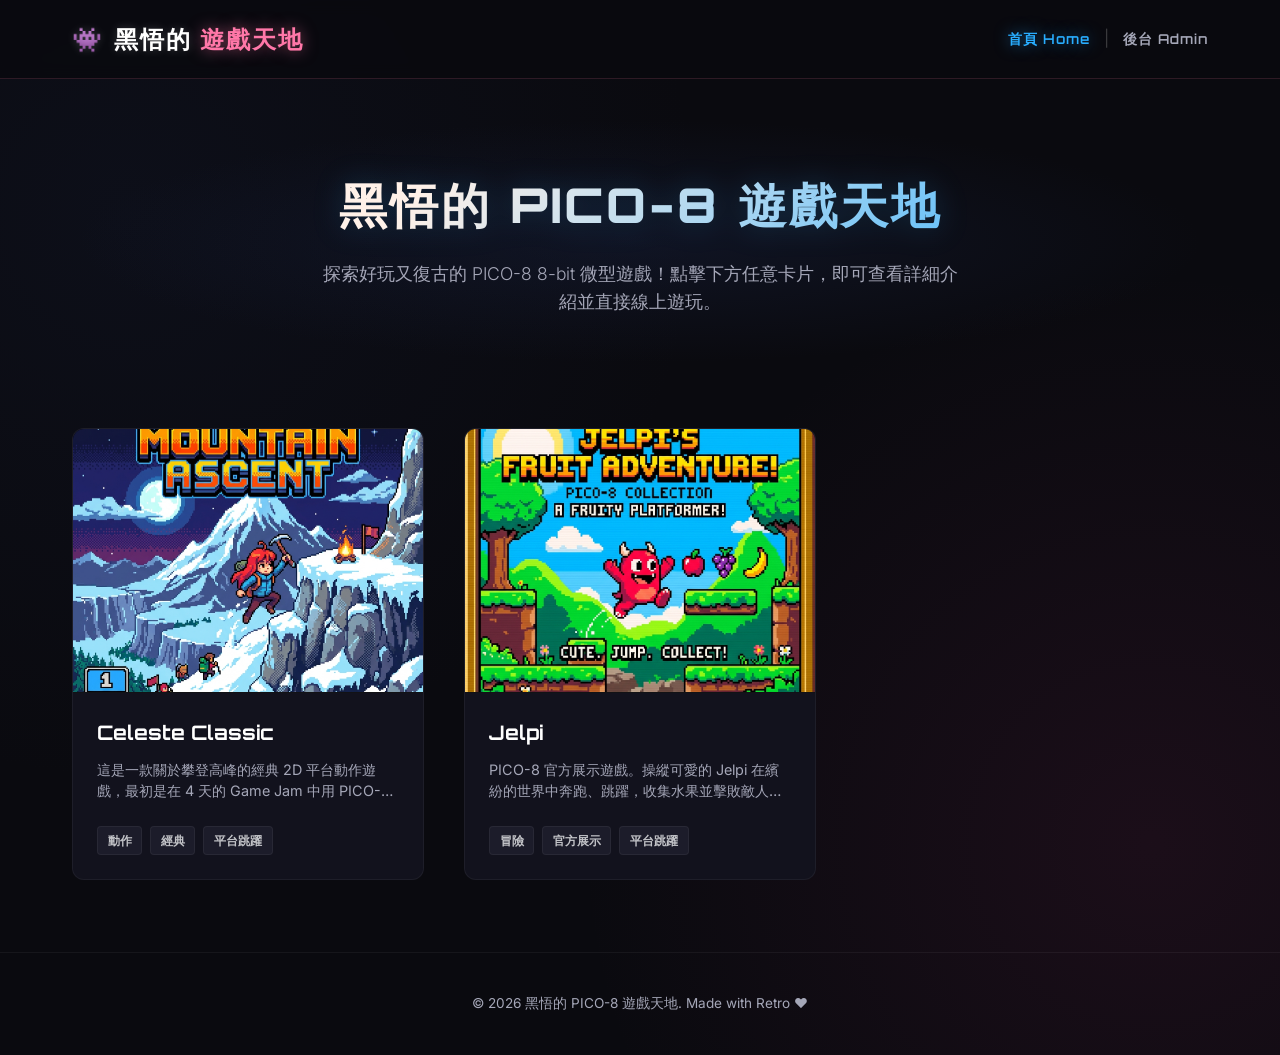
==== index.html @ 206105b4 "new" ====
<!DOCTYPE html>
<html lang="zh-TW">
<head>
  <meta charset="UTF-8">
  <meta name="viewport" content="width=device-width, initial-scale=1.0">
  <meta name="description" content="黑悟的 PICO-8 遊戲天地 - 提供各種好玩又精彩的復古 PICO-8 8-bit 網頁遊戲，帶你體驗經典像素風格與純粹的遊戲樂趣！">
  <title>黑悟的 PICO-8 遊戲天地 | PICO-8 Retro Arcade Hub</title>
  
  <!-- CSS Stylesheet -->
  <link rel="stylesheet" href="style.css">
</head>
<body>

  <!-- 導覽列 -->
  <header>
    <div class="header-container">
      <a href="index.html" class="logo" id="logoLink">
        👾 黑悟的<span>遊戲天地</span>
      </a>
      <nav class="nav-links" id="mainNavigation">
        <a href="index.html" class="active" id="navHome">首頁 Home</a>
        <span style="color: rgba(255,255,255,0.2); margin: 0 10px;">|</span>
        <a href="admin.html" id="navAdmin">後台 Admin</a>
      </nav>
    </div>
  </header>

  <!-- 主要內容區 -->
  <main>
    <!-- 英雄看板區 -->
    <section class="hero" id="heroSection">
      <h1>黑悟的 PICO-8 遊戲天地</h1>
      <p>探索好玩又復古的 PICO-8 8-bit 微型遊戲！點擊下方任意卡片，即可查看詳細介紹並直接線上遊玩。</p>
    </section>

    <!-- 遊戲展示網格 -->
    <section class="games-grid" id="gamesGrid">
      <!-- 遊戲卡片將由 app.js 動態渲染 -->
      <div style="grid-column: 1/-1; text-align: center; color: var(--text-secondary); padding: 3rem;" id="loadingPlaceholder">
        正在載入遊戲機台中...
      </div>
    </section>
  </main>

  <!-- 遊戲詳細資訊/遊玩彈窗 (Modal) -->
  <div class="modal" id="gameModal" role="dialog" aria-modal="true" aria-labelledby="modalTitle">
    <div class="modal-container">
      <!-- 彈窗頂部 -->
      <div class="modal-header">
        <h2 class="modal-title" id="modalTitle">遊戲名稱</h2>
        <button class="close-btn" id="closeModalBtn" aria-label="關閉彈窗">&times;</button>
      </div>
      
      <!-- 彈窗內容 -->
      <div class="modal-body">
        
        <!-- 資訊頁狀態 -->
        <div class="game-info-wrapper" id="gameInfoWrapper">
          <div class="modal-cover-wrapper">
            <img src="" alt="遊戲封面" id="modalCover">
          </div>
          <div class="game-meta-info">
            <div class="info-section">
              <h3>遊戲介紹</h3>
              <p id="modalDescription">這是遊戲介紹說明內容...</p>
            </div>
            <div class="info-section">
              <h3>操作玩法</h3>
              <p id="modalInstructions">操作方向鍵、Z/X等按鍵說明...</p>
            </div>
            <div class="play-action-wrapper">
              <button class="btn-neon" id="startGameBtn">啟動遊戲 START</button>
            </div>
          </div>
        </div>

        <!-- 遊戲執行狀態 (Iframe) -->
        <div class="game-player-container" id="gamePlayerContainer">
          <div class="player-header">
            <button class="btn-stop-game" id="stopGameBtn">結束遊戲 STOP</button>
          </div>
          <iframe src="" id="gameIframe" allow="autoplay; gamepad" title="PICO-8 遊戲執行畫面"></iframe>
        </div>

      </div>
    </div>
  </div>

  <!-- 提示訊息通知 (Toast) -->
  <div class="toast" id="toastNotification">
    提示訊息
  </div>

  <!-- 頁尾 -->
  <footer>
    <p>&copy; 2026 黑悟的 PICO-8 遊戲天地. Made with Retro ❤️</p>
  </footer>

  <!-- 前台 JavaScript 邏輯 -->
  <script src="app.js"></script>
</body>
</html>
---- style.css ----
/* 引入 Google Fonts：Orbitron (復古科技字型) 與 Inter (閱讀內文字型) */
@import url('https://fonts.googleapis.com/css2?family=Inter:wght@300;400;500;600;700&family=Orbitron:wght@400;700;900&display=swap');

/* PICO-8 經典十六色調色盤 (Official Palette) */
:root {
  --pico-black: #000000;
  --pico-darkblue: #1D2B53;
  --pico-darkpurple: #7E2553;
  --pico-darkgreen: #008751;
  --pico-brown: #AB5236;
  --pico-darkgrey: #5F574F;
  --pico-lightgrey: #C2C3C7;
  --pico-white: #FFF1E8;
  --pico-red: #FF004D;
  --pico-orange: #FFA300;
  --pico-yellow: #FFEC27;
  --pico-green: #00E436;
  --pico-blue: #29ADFF;
  --pico-indigo: #83769C;
  --pico-pink: #FF77A8;
  --pico-peach: #FFCCAA;

  /* 網頁 UI 設計系統對應 */
  --bg-primary: #0a0a0f;
  --bg-secondary: #12121d;
  --bg-tertiary: #1c1c2a;
  
  --text-primary: var(--pico-white);
  --text-secondary: #a5a7b8;
  
  --color-accent: var(--pico-pink);       /* 霓虹粉 */
  --color-success: var(--pico-green);     /* 綠色 */
  --color-blue: var(--pico-blue);         /* 藍色 */
  --color-orange: var(--pico-orange);     /* 橘色 */
  --color-yellow: var(--pico-yellow);     /* 黃色 */

  /* 發光特效 */
  --glow-accent: 0 0 15px rgba(255, 119, 168, 0.5);
  --glow-blue: 0 0 15px rgba(41, 173, 255, 0.5);
  --glow-green: 0 0 15px rgba(0, 228, 54, 0.5);
  
  --transition-speed: 0.3s;
  --border-radius: 12px;
}

/* 全域重設與基礎樣式 */
* {
  box-sizing: border-box;
  margin: 0;
  padding: 0;
}

body {
  background-color: var(--bg-primary);
  background-image: 
    radial-gradient(circle at 10% 20%, rgba(29, 43, 83, 0.15) 0%, transparent 40%),
    radial-gradient(circle at 90% 80%, rgba(126, 37, 83, 0.15) 0%, transparent 40%);
  color: var(--text-primary);
  font-family: 'Inter', system-ui, -apple-system, sans-serif;
  line-height: 1.6;
  min-height: 100vh;
  display: flex;
  flex-direction: column;
  overflow-x: hidden;
}

/* 捲軸美化 */
::-webkit-scrollbar {
  width: 8px;
  height: 8px;
}
::-webkit-scrollbar-track {
  background: var(--bg-primary);
}
::-webkit-scrollbar-thumb {
  background: var(--bg-tertiary);
  border-radius: 4px;
  border: 1px solid rgba(255, 255, 255, 0.05);
}
::-webkit-scrollbar-thumb:hover {
  background: var(--color-accent);
}

/* 導覽列 */
header {
  border-bottom: 1px solid rgba(255, 119, 168, 0.15);
  background-color: rgba(10, 10, 15, 0.85);
  backdrop-filter: blur(8px);
  position: sticky;
  top: 0;
  z-index: 100;
}

.header-container {
  max-width: 1200px;
  margin: 0 auto;
  padding: 1.25rem 2rem;
  display: flex;
  justify-content: space-between;
  align-items: center;
}

.logo {
  font-family: 'Orbitron', sans-serif;
  font-size: 1.5rem;
  font-weight: 900;
  letter-spacing: 2px;
  color: #fff;
  text-decoration: none;
  display: flex;
  align-items: center;
  gap: 0.5rem;
  text-shadow: 0 0 10px rgba(255, 255, 255, 0.2);
}

.logo span {
  color: var(--color-accent);
  text-shadow: var(--glow-accent);
}

.nav-links a {
  color: var(--text-secondary);
  text-decoration: none;
  font-weight: 600;
  transition: color var(--transition-speed), text-shadow var(--transition-speed);
  font-family: 'Orbitron', sans-serif;
  font-size: 0.85rem;
  letter-spacing: 1px;
}

.nav-links a:hover, .nav-links a.active {
  color: var(--color-blue);
  text-shadow: var(--glow-blue);
}

/* 主容器 */
main {
  flex: 1;
  max-width: 1200px;
  width: 100%;
  margin: 0 auto;
  padding: 2.5rem 2rem;
}

/* 英雄看板區 */
.hero {
  text-align: center;
  margin-bottom: 4rem;
  position: relative;
  padding: 3rem 1rem;
  border-radius: var(--border-radius);
  background: radial-gradient(ellipse at center, rgba(29, 43, 83, 0.3) 0%, rgba(0,0,0,0) 70%);
}

.hero h1 {
  font-family: 'Orbitron', sans-serif;
  font-size: 3rem;
  font-weight: 900;
  margin-bottom: 1rem;
  letter-spacing: 3px;
  background: linear-gradient(135deg, var(--pico-white) 30%, var(--color-blue) 100%);
  -webkit-background-clip: text;
  -webkit-text-fill-color: transparent;
  filter: drop-shadow(0 0 15px rgba(41, 173, 255, 0.2));
}

.hero p {
  color: var(--text-secondary);
  font-size: 1.1rem;
  max-width: 650px;
  margin: 0 auto;
  font-weight: 300;
}

/* 遊戲展示 Grid 網格 */
.games-grid {
  display: grid;
  grid-template-columns: repeat(auto-fill, minmax(280px, 1fr));
  gap: 2.5rem;
  margin-bottom: 2rem;
}

/* 遊戲卡片樣式 */
.game-card {
  background-color: var(--bg-secondary);
  border: 1px solid rgba(255, 255, 255, 0.05);
  border-radius: var(--border-radius);
  overflow: hidden;
  cursor: pointer;
  transition: transform var(--transition-speed) cubic-bezier(0.175, 0.885, 0.32, 1.275), 
              border-color var(--transition-speed), 
              box-shadow var(--transition-speed);
  display: flex;
  flex-direction: column;
  position: relative;
}

.game-card:hover {
  transform: translateY(-8px);
  border-color: var(--color-accent);
  box-shadow: 0 10px 25px -5px rgba(0, 0, 0, 0.6), var(--glow-accent);
}

.card-img-wrapper {
  position: relative;
  width: 100%;
  padding-top: 75%; /* 4:3 比例 */
  background-color: #050508;
  overflow: hidden;
  border-bottom: 1px solid rgba(255, 255, 255, 0.05);
}

.card-img-wrapper img {
  position: absolute;
  top: 0;
  left: 0;
  width: 100%;
  height: 100%;
  object-fit: cover;
  transition: transform 0.5s ease;
}

.game-card:hover .card-img-wrapper img {
  transform: scale(1.06);
}

.card-content {
  padding: 1.5rem;
  display: flex;
  flex-direction: column;
  flex-grow: 1;
}

.card-title {
  font-family: 'Orbitron', sans-serif;
  font-size: 1.25rem;
  margin-bottom: 0.6rem;
  color: #fff;
  transition: color var(--transition-speed);
}

.game-card:hover .card-title {
  color: var(--color-accent);
}

.card-description {
  color: var(--text-secondary);
  font-size: 0.9rem;
  margin-bottom: 1.5rem;
  line-height: 1.5;
  display: -webkit-box;
  -webkit-line-clamp: 2;
  -webkit-box-orient: vertical;
  overflow: hidden;
  text-overflow: ellipsis;
  flex-grow: 1;
}

.card-tags {
  display: flex;
  flex-wrap: wrap;
  gap: 0.5rem;
}

.tag {
  background-color: var(--bg-tertiary);
  color: var(--pico-lightgrey);
  font-size: 0.75rem;
  padding: 0.25rem 0.6rem;
  border-radius: 4px;
  font-weight: 600;
  border: 1px solid rgba(255, 255, 255, 0.05);
  transition: border-color var(--transition-speed), color var(--transition-speed);
}

.tag:hover {
  border-color: var(--color-blue);
  color: #fff;
}

/* Modal 彈窗 (Glassmorphism) */
.modal {
  position: fixed;
  top: 0;
  left: 0;
  width: 100%;
  height: 100%;
  background-color: rgba(5, 5, 8, 0.88);
  backdrop-filter: blur(16px);
  z-index: 1000;
  display: flex;
  justify-content: center;
  align-items: center;
  opacity: 0;
  pointer-events: none;
  transition: opacity var(--transition-speed) ease;
  padding: 1rem;
}

.modal.active {
  opacity: 1;
  pointer-events: all;
}

.modal-container {
  background-color: var(--bg-secondary);
  border: 1px solid rgba(255, 119, 168, 0.25);
  box-shadow: 0 25px 60px rgba(0, 0, 0, 0.8), 0 0 35px rgba(255, 119, 168, 0.1);
  border-radius: var(--border-radius);
  width: 100%;
  max-width: 850px;
  max-height: 90vh;
  display: flex;
  flex-direction: column;
  overflow: hidden;
  transform: scale(0.96);
  transition: transform var(--transition-speed) cubic-bezier(0.175, 0.885, 0.32, 1.15);
}

.modal.active .modal-container {
  transform: scale(1);
}

.modal-header {
  padding: 1.25rem 2rem;
  border-bottom: 1px solid rgba(255, 255, 255, 0.05);
  display: flex;
  justify-content: space-between;
  align-items: center;
}

.modal-title {
  font-family: 'Orbitron', sans-serif;
  font-size: 1.5rem;
  font-weight: 700;
  color: #fff;
}

.close-btn {
  background: none;
  border: none;
  color: var(--text-secondary);
  font-size: 2rem;
  cursor: pointer;
  transition: color var(--transition-speed);
  line-height: 1;
}

.close-btn:hover {
  color: var(--color-accent);
}

.modal-body {
  padding: 2rem;
  overflow-y: auto;
  display: flex;
  flex-direction: column;
  align-items: center;
}

/* 遊戲詳細資訊區 */
.game-info-wrapper {
  display: grid;
  grid-template-columns: 1fr 1.2fr;
  gap: 2.5rem;
  width: 100%;
}

@media (max-width: 768px) {
  .game-info-wrapper {
    grid-template-columns: 1fr;
    gap: 1.5rem;
  }
}

.modal-cover-wrapper {
  width: 100%;
  aspect-ratio: 1;
  background-color: #000;
  border-radius: 8px;
  overflow: hidden;
  border: 1px solid rgba(255, 255, 255, 0.05);
  box-shadow: 0 5px 15px rgba(0,0,0,0.3);
}

.modal-cover-wrapper img {
  width: 100%;
  height: 100%;
  object-fit: cover;
}

.game-meta-info {
  display: flex;
  flex-direction: column;
  justify-content: space-between;
  height: 100%;
}

.info-section {
  margin-bottom: 1.5rem;
}

.info-section h3 {
  font-family: 'Orbitron', sans-serif;
  font-size: 0.9rem;
  color: var(--color-blue);
  margin-bottom: 0.5rem;
  text-transform: uppercase;
  letter-spacing: 1px;
  font-weight: 700;
}

.info-section p {
  color: var(--text-secondary);
  font-size: 0.95rem;
  line-height: 1.6;
}

.play-action-wrapper {
  margin-top: 1rem;
}

/* 霓虹按鈕 */
.btn-neon {
  display: inline-flex;
  align-items: center;
  justify-content: center;
  width: 100%;
  padding: 1rem;
  background-color: transparent;
  color: #fff;
  border: 2px solid var(--color-accent);
  border-radius: var(--border-radius);
  font-family: 'Orbitron', sans-serif;
  font-size: 1.1rem;
  font-weight: 700;
  letter-spacing: 2px;
  cursor: pointer;
  transition: all var(--transition-speed);
  text-shadow: var(--glow-accent);
  box-shadow: inset 0 0 0px var(--color-accent), var(--glow-accent);
}

.btn-neon:hover {
  background-color: var(--color-accent);
  box-shadow: 0 0 25px var(--color-accent);
}

/* PICO-8 Iframe 模擬器外殼 */
.game-player-container {
  display: none;
  width: 100%;
  max-width: 512px;
  background-color: #000;
  border-radius: 8px;
  overflow: hidden;
  border: 3px solid var(--pico-darkblue);
  box-shadow: 0 0 30px rgba(41, 173, 255, 0.3);
  position: relative;
  aspect-ratio: 1 / 1; /* PICO-8 標準 128x128 的 1:1 畫面 */
  margin: 0 auto;
}

.game-player-container iframe {
  width: 100%;
  height: 100%;
  border: none;
  display: block;
}

/* 停止遊戲控制欄 */
.player-header {
  position: absolute;
  top: 10px;
  right: 10px;
  z-index: 10;
  opacity: 0.4;
  transition: opacity var(--transition-speed);
}

.game-player-container:hover .player-header {
  opacity: 1;
}

.btn-stop-game {
  background: rgba(0, 0, 0, 0.8);
  border: 1px solid var(--pico-red);
  color: #fff;
  padding: 0.5rem 1rem;
  border-radius: 4px;
  font-family: 'Orbitron', sans-serif;
  font-size: 0.8rem;
  font-weight: 700;
  cursor: pointer;
  backdrop-filter: blur(4px);
  transition: all var(--transition-speed);
}

.btn-stop-game:hover {
  background-color: var(--pico-red);
  box-shadow: 0 0 10px var(--pico-red);
}

/* 後台管理樣式 (共用) */
.admin-card {
  background-color: var(--bg-secondary);
  border: 1px solid rgba(255, 255, 255, 0.05);
  border-radius: var(--border-radius);
  padding: 2rem;
  margin-bottom: 2.5rem;
}

.admin-card h2 {
  font-family: 'Orbitron', sans-serif;
  font-size: 1.3rem;
  margin-bottom: 1.5rem;
  color: #fff;
  border-left: 4px solid var(--pico-pink);
  padding-left: 0.75rem;
}

/* 表單元件 */
.form-group {
  margin-bottom: 1.25rem;
}

.form-group label {
  display: block;
  margin-bottom: 0.5rem;
  color: var(--text-secondary);
  font-size: 0.9rem;
  font-weight: 600;
}

.form-control {
  width: 100%;
  padding: 0.75rem 1rem;
  background-color: var(--bg-tertiary);
  border: 1px solid rgba(255, 255, 255, 0.08);
  border-radius: 6px;
  color: #fff;
  font-family: inherit;
  font-size: 0.95rem;
  transition: border-color var(--transition-speed), box-shadow var(--transition-speed);
}

.form-control:focus {
  outline: none;
  border-color: var(--color-blue);
  box-shadow: 0 0 8px rgba(41, 173, 255, 0.2);
}

.form-row {
  display: grid;
  grid-template-columns: 1fr 1fr;
  gap: 1.5rem;
}

@media (max-width: 768px) {
  .form-row {
    grid-template-columns: 1fr;
    gap: 1.25rem;
  }
}

/* 後台按鈕 */
.btn-primary {
  background: linear-gradient(135deg, var(--pico-pink), var(--pico-darkpurple));
  color: #fff;
  border: none;
  padding: 0.75rem 1.5rem;
  font-family: 'Orbitron', sans-serif;
  font-weight: 700;
  border-radius: 6px;
  cursor: pointer;
  transition: all var(--transition-speed);
}

.btn-primary:hover {
  transform: translateY(-2px);
  box-shadow: 0 5px 15px rgba(255, 119, 168, 0.35);
}

.btn-secondary {
  background-color: transparent;
  border: 1px solid rgba(255, 255, 255, 0.2);
  color: var(--text-secondary);
  padding: 0.75rem 1.5rem;
  font-family: 'Orbitron', sans-serif;
  font-weight: 700;
  border-radius: 6px;
  cursor: pointer;
  transition: all var(--transition-speed);
}

.btn-secondary:hover {
  border-color: #fff;
  color: #fff;
}

.btn-danger {
  background-color: rgba(255, 0, 77, 0.1);
  border: 1px solid var(--pico-red);
  color: var(--pico-red);
  padding: 0.5rem 1rem;
  border-radius: 6px;
  font-family: 'Orbitron', sans-serif;
  font-size: 0.85rem;
  font-weight: 700;
  cursor: pointer;
  transition: all var(--transition-speed);
}

.btn-danger:hover {
  background-color: var(--pico-red);
  color: #fff;
  box-shadow: 0 0 10px rgba(255, 0, 77, 0.3);
}

/* Toast 通知機制 */
.toast {
  position: fixed;
  bottom: 20px;
  right: 20px;
  background-color: var(--bg-secondary);
  border-left: 4px solid var(--color-success);
  color: #fff;
  padding: 1rem 1.5rem;
  border-radius: 4px;
  box-shadow: 0 10px 25px rgba(0, 0, 0, 0.6);
  transform: translateY(100px);
  opacity: 0;
  transition: all var(--transition-speed) cubic-bezier(0.175, 0.885, 0.32, 1.275);
  z-index: 2000;
}

.toast.show {
  transform: translateY(0);
  opacity: 1;
}

.toast.error {
  border-left-color: var(--pico-red);
}

/* 頁尾 */
footer {
  text-align: center;
  padding: 2.5rem;
  color: var(--text-secondary);
  font-size: 0.85rem;
  border-top: 1px solid rgba(255, 255, 255, 0.05);
  margin-top: auto;
}
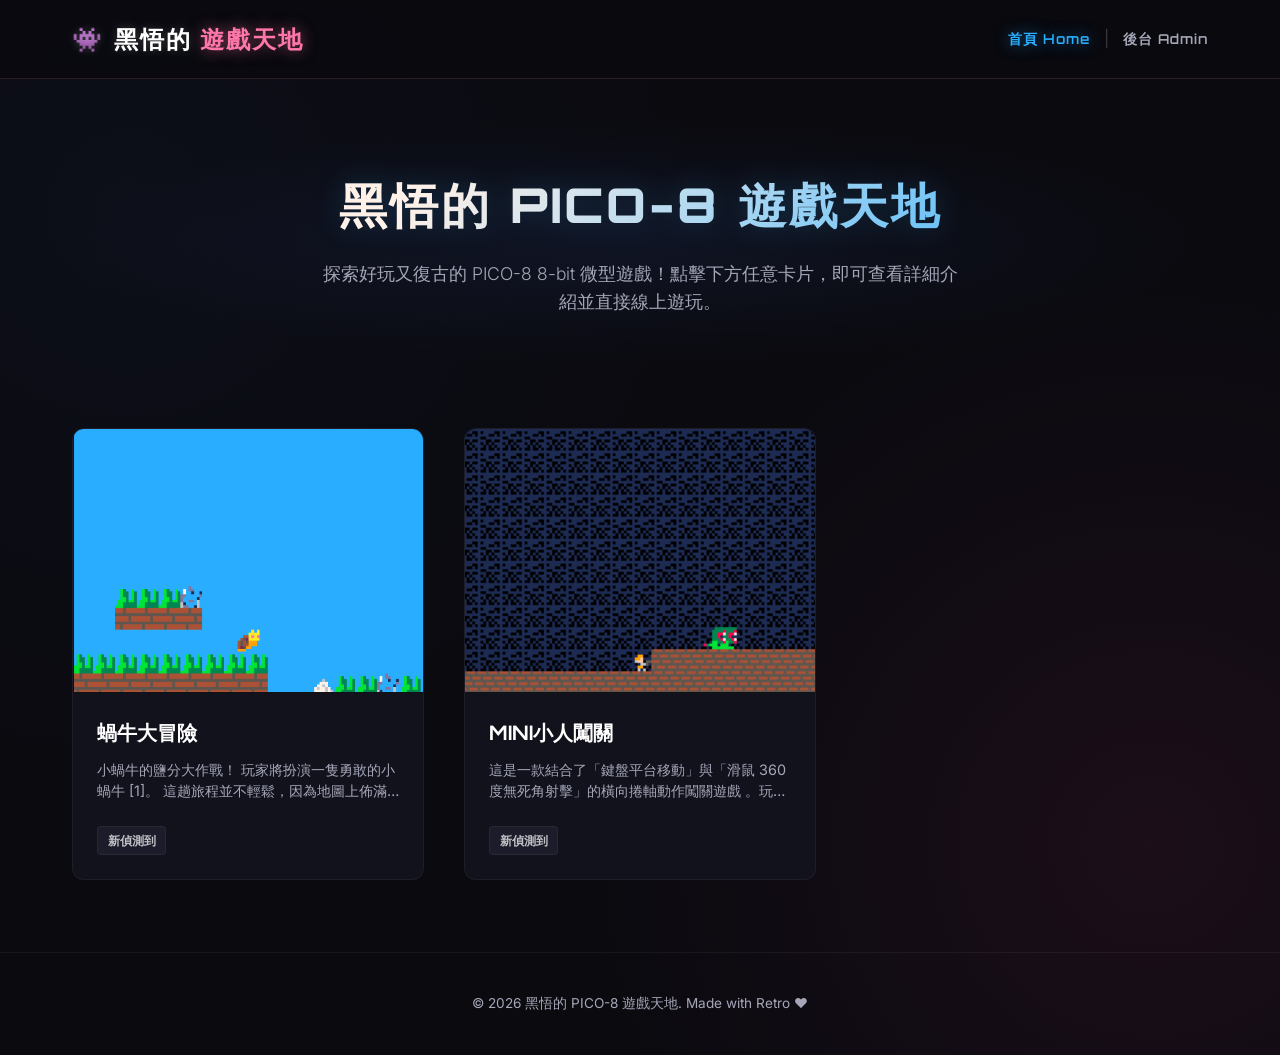
==== commit 0adcdf8a: "fix" ====
--- a/index.html
+++ b/index.html
@@ -56,8 +56,15 @@
         
         <!-- 資訊頁狀態 -->
         <div class="game-info-wrapper" id="gameInfoWrapper">
-          <div class="modal-cover-wrapper">
+          <div class="modal-cover-wrapper" id="modalCoverWrapper" style="position: relative;">
             <img src="" alt="遊戲封面" id="modalCover">
+            <div class="pico-cartridge" id="modalCartridge" style="display: none;">
+              <div class="pico-cartridge-label">
+                <div class="pico-cartridge-title" id="modalCartridgeTitle"></div>
+                <div class="pico-cartridge-logo">PICO-8 CART</div>
+              </div>
+              <div class="pico-cartridge-bottom"></div>
+            </div>
           </div>
           <div class="game-meta-info">
             <div class="info-section">
--- a/style.css
+++ b/style.css
@@ -652,3 +652,102 @@
   border-top: 1px solid rgba(255, 255, 255, 0.05);
   margin-top: auto;
 }
+
+/* PICO-8 實體卡帶風格樣式 (用於無封面截圖時的降級美化) */
+.pico-cartridge {
+  width: 100%;
+  height: 100%;
+  background: #23232f; /* 卡帶塑料外殼 */
+  display: flex;
+  flex-direction: column;
+  padding: 14px;
+  position: absolute;
+  top: 0;
+  left: 0;
+  border: 4px solid #14141e;
+  border-radius: 8px;
+  box-shadow: inset 0 0 12px rgba(0, 0, 0, 0.85);
+  overflow: hidden;
+  justify-content: space-between;
+  box-sizing: border-box;
+}
+
+/* 卡帶頂部的凹槽與立體紋路 */
+.pico-cartridge::before {
+  content: '';
+  position: absolute;
+  top: 0;
+  left: 10%;
+  right: 10%;
+  height: 6px;
+  background-color: #14141e;
+  border-bottom-left-radius: 4px;
+  border-bottom-right-radius: 4px;
+}
+
+/* 卡帶標籤紙 */
+.pico-cartridge-label {
+  flex: 1;
+  background: linear-gradient(135deg, var(--pico-darkblue) 0%, #111a36 100%);
+  border: 2px solid var(--pico-pink);
+  border-radius: 4px;
+  display: flex;
+  flex-direction: column;
+  justify-content: center;
+  align-items: center;
+  padding: 12px;
+  text-align: center;
+  color: var(--pico-white);
+  box-shadow: 0 4px 10px rgba(0, 0, 0, 0.5);
+  position: relative;
+  overflow: hidden;
+}
+
+/* 標籤紙上的裝飾條 */
+.pico-cartridge-label::before {
+  content: '';
+  position: absolute;
+  top: 0;
+  left: 0;
+  right: 0;
+  height: 4px;
+  background-color: var(--pico-pink);
+}
+
+.pico-cartridge-title {
+  font-family: 'Orbitron', sans-serif;
+  font-size: 1.15rem;
+  font-weight: 900;
+  letter-spacing: 1px;
+  margin-bottom: 8px;
+  color: var(--pico-yellow);
+  text-shadow: 0 2px 0 var(--pico-red);
+  line-height: 1.3;
+  word-break: break-word;
+}
+
+.pico-cartridge-logo {
+  font-family: 'Orbitron', sans-serif;
+  font-size: 0.65rem;
+  color: var(--pico-blue);
+  letter-spacing: 2px;
+  text-transform: uppercase;
+  font-weight: 700;
+  margin-top: 4px;
+}
+
+/* 卡帶底部插槽排線紋路 */
+.pico-cartridge-bottom {
+  height: 20px;
+  margin-top: 10px;
+  background: repeating-linear-gradient(
+    90deg,
+    #14141e,
+    #14141e 5px,
+    var(--pico-orange) 5px,
+    var(--pico-orange) 10px
+  );
+  border: 1px solid #14141e;
+  border-radius: 3px;
+  box-shadow: inset 0 2px 4px rgba(0,0,0,0.5);
+}
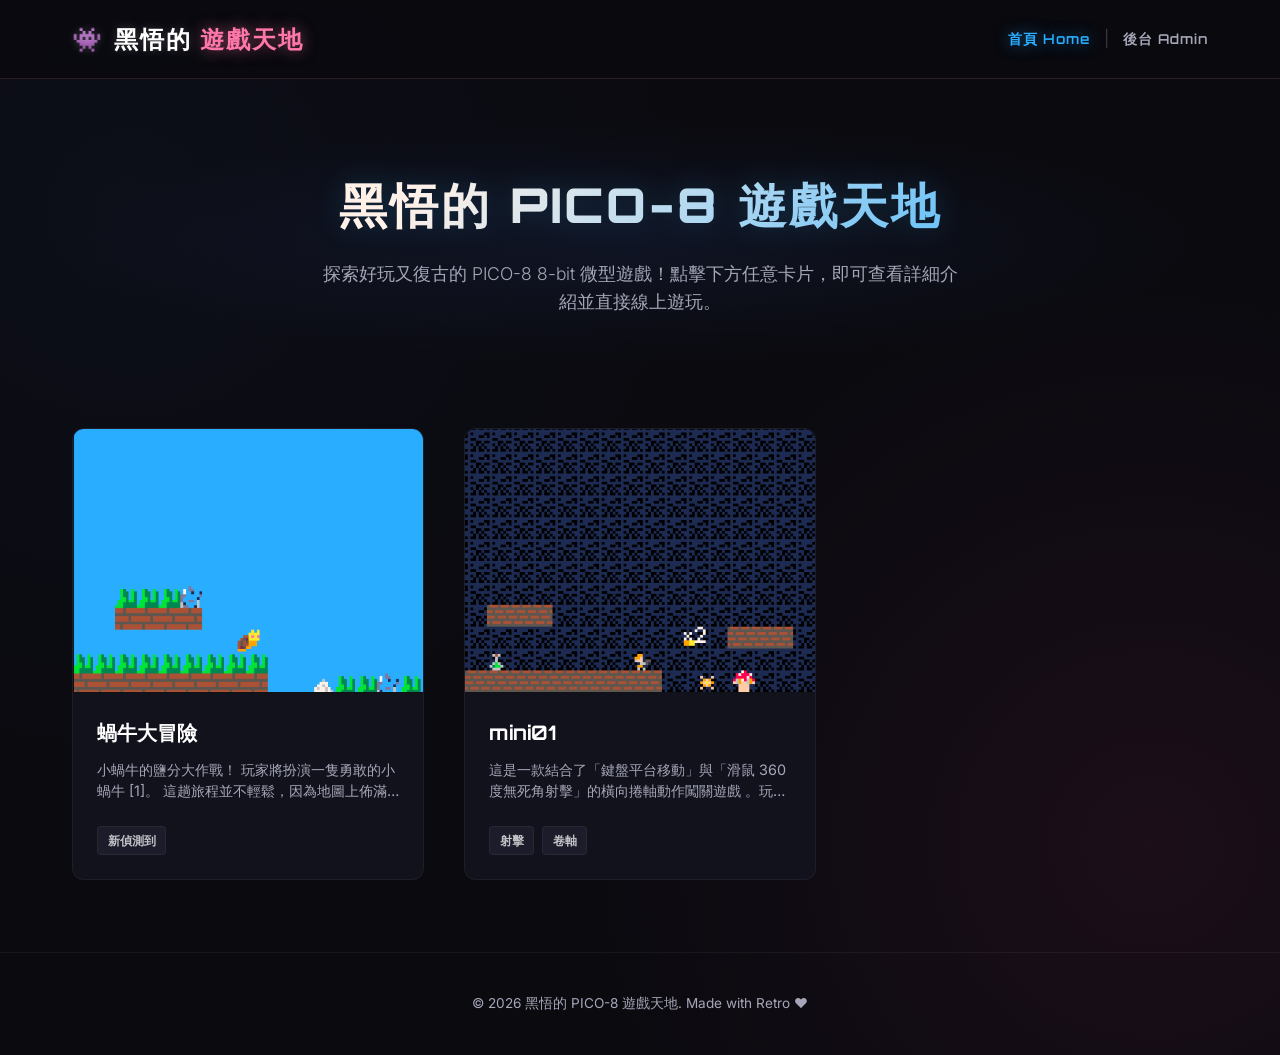
==== commit 1156c307: "fix" ====
--- a/index.html
+++ b/index.html
@@ -81,12 +81,22 @@
           </div>
         </div>
 
-        <!-- 遊戲執行狀態 (Iframe) -->
-        <div class="game-player-container" id="gamePlayerContainer">
-          <div class="player-header">
-            <button class="btn-stop-game" id="stopGameBtn">結束遊戲 STOP</button>
+        <!-- 遊戲執行狀態 -->
+        <div class="game-play-area" id="gamePlayArea" style="display: none;">
+          <div class="game-player-container" id="gamePlayerContainer">
+            <iframe src="" id="gameIframe" allow="autoplay; gamepad; fullscreen" allowfullscreen title="PICO-8 遊戲執行畫面"></iframe>
           </div>
-          <iframe src="" id="gameIframe" allow="autoplay; gamepad" title="PICO-8 遊戲執行畫面"></iframe>
+          <div class="game-controls-bar">
+            <button class="btn-control btn-control-stop" id="stopGameBtn">
+              <span class="icon">⏹️</span>結束遊戲 STOP
+            </button>
+            <button class="btn-control btn-control-size" id="toggleSizeBtn">
+              <span class="icon">🔍</span>兩倍畫面 2X
+            </button>
+            <button class="btn-control btn-control-fullscreen" id="fullscreenBtn">
+              <span class="icon">📺</span>全螢幕 FULLSCREEN
+            </button>
+          </div>
         </div>
 
       </div>
--- a/style.css
+++ b/style.css
@@ -314,7 +314,12 @@
   flex-direction: column;
   overflow: hidden;
   transform: scale(0.96);
-  transition: transform var(--transition-speed) cubic-bezier(0.175, 0.885, 0.32, 1.15);
+  transition: transform var(--transition-speed) cubic-bezier(0.175, 0.885, 0.32, 1.15),
+              max-width 0.3s cubic-bezier(0.4, 0, 0.2, 1);
+}
+
+.modal-container.size-2x {
+  max-width: 900px;
 }
 
 .modal.active .modal-container {
@@ -446,11 +451,19 @@
   box-shadow: 0 0 25px var(--color-accent);
 }
 
+/* 遊戲播放區外殼 */
+.game-play-area {
+  display: none;
+  flex-direction: column;
+  align-items: center;
+  gap: 1.5rem;
+  width: 100%;
+}
+
 /* PICO-8 Iframe 模擬器外殼 */
 .game-player-container {
-  display: none;
-  width: 100%;
-  max-width: 512px;
+  width: 100%;
+  max-width: 384px;
   background-color: #000;
   border-radius: 8px;
   overflow: hidden;
@@ -459,6 +472,11 @@
   position: relative;
   aspect-ratio: 1 / 1; /* PICO-8 標準 128x128 的 1:1 畫面 */
   margin: 0 auto;
+  transition: max-width 0.3s cubic-bezier(0.4, 0, 0.2, 1);
+}
+
+.game-player-container.size-2x {
+  max-width: 768px;
 }
 
 .game-player-container iframe {
@@ -468,37 +486,75 @@
   display: block;
 }
 
-/* 停止遊戲控制欄 */
-.player-header {
-  position: absolute;
-  top: 10px;
-  right: 10px;
-  z-index: 10;
-  opacity: 0.4;
-  transition: opacity var(--transition-speed);
-}
-
-.game-player-container:hover .player-header {
-  opacity: 1;
-}
-
-.btn-stop-game {
-  background: rgba(0, 0, 0, 0.8);
-  border: 1px solid var(--pico-red);
-  color: #fff;
-  padding: 0.5rem 1rem;
-  border-radius: 4px;
-  font-family: 'Orbitron', sans-serif;
-  font-size: 0.8rem;
+/* 底部遊戲控制列 */
+.game-controls-bar {
+  display: flex;
+  justify-content: center;
+  align-items: center;
+  gap: 1rem;
+  flex-wrap: wrap;
+  width: 100%;
+}
+
+.btn-control {
+  display: inline-flex;
+  align-items: center;
+  gap: 0.5rem;
+  padding: 0.6rem 1.25rem;
+  font-family: 'Orbitron', sans-serif;
+  font-size: 0.85rem;
   font-weight: 700;
+  border-radius: 6px;
   cursor: pointer;
-  backdrop-filter: blur(4px);
   transition: all var(--transition-speed);
-}
-
-.btn-stop-game:hover {
+  border: 1px solid rgba(255, 255, 255, 0.15);
+  background-color: var(--bg-tertiary);
+  color: var(--text-primary);
+}
+
+.btn-control .icon {
+  font-size: 1rem;
+}
+
+/* 結束按鈕 */
+.btn-control-stop {
+  border-color: var(--pico-red);
+  box-shadow: 0 0 10px rgba(255, 0, 77, 0.15);
+}
+.btn-control-stop:hover {
   background-color: var(--pico-red);
-  box-shadow: 0 0 10px var(--pico-red);
+  color: #fff;
+  box-shadow: 0 0 20px rgba(255, 0, 77, 0.4);
+  transform: translateY(-2px);
+}
+
+/* 雙倍畫面按鈕 */
+.btn-control-size {
+  border-color: var(--pico-orange);
+  box-shadow: 0 0 10px rgba(255, 163, 0, 0.15);
+}
+.btn-control-size:hover {
+  background-color: var(--pico-orange);
+  color: #fff;
+  box-shadow: 0 0 20px rgba(255, 163, 0, 0.4);
+  transform: translateY(-2px);
+}
+.btn-control-size.active {
+  background-color: var(--pico-orange);
+  color: #fff;
+  box-shadow: inset 0 0 8px rgba(0, 0, 0, 0.5), 0 0 15px rgba(255, 163, 0, 0.4);
+}
+
+/* 全螢幕按鈕 */
+.btn-control-fullscreen {
+  border-color: var(--pico-blue);
+  box-shadow: 0 0 10px rgba(41, 173, 255, 0.15);
+}
+.btn-control-fullscreen:hover {
+  background-color: var(--pico-blue);
+  color: #fff;
+  box-shadow: 0 0 20px rgba(41, 173, 255, 0.4);
+  transform: translateY(-2px);
 }
 
 /* 後台管理樣式 (共用) */
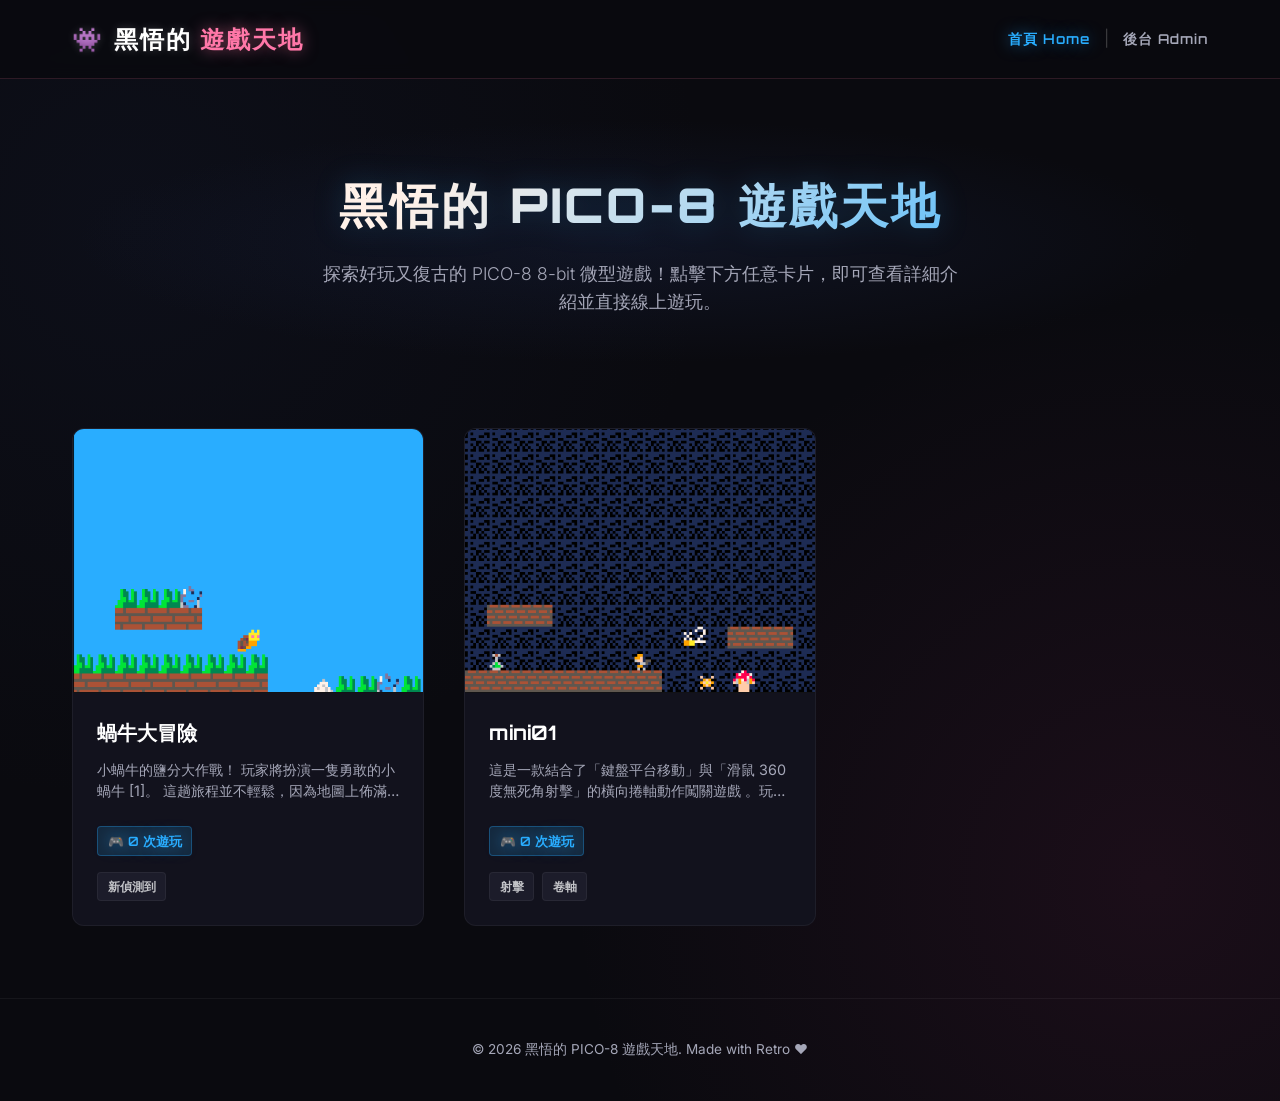
==== commit 9f83176d: "new" ====
--- a/index.html
+++ b/index.html
@@ -7,7 +7,9 @@
   <title>黑悟的 PICO-8 遊戲天地 | PICO-8 Retro Arcade Hub</title>
   
   <!-- CSS Stylesheet -->
-  <link rel="stylesheet" href="style.css">
+  <!-- CSS Stylesheet (含防快取機制) -->
+  <script>document.write('<link rel="stylesheet" href="style.css?v=' + Math.floor(Date.now() / 60000) + '">');</script>
+  <noscript><link rel="stylesheet" href="style.css"></noscript>
 </head>
 <body>
 
@@ -75,6 +77,10 @@
               <h3>操作玩法</h3>
               <p id="modalInstructions">操作方向鍵、Z/X等按鍵說明...</p>
             </div>
+            <div class="info-section">
+              <h3>遊玩人次</h3>
+              <p id="modalPlayCount" class="modal-play-count-wrapper">🎮 載入中...</p>
+            </div>
             <div class="play-action-wrapper">
               <button class="btn-neon" id="startGameBtn">啟動遊戲 START</button>
             </div>
@@ -114,6 +120,7 @@
   </footer>
 
   <!-- 前台 JavaScript 邏輯 -->
-  <script src="app.js"></script>
+  <!-- 前台 JavaScript 邏輯 (含防快取機制) -->
+  <script>document.write('<script src="app.js?v=' + Math.floor(Date.now() / 60000) + '"><\/script>');</script>
 </body>
 </html>
--- a/style.css
+++ b/style.css
@@ -278,6 +278,46 @@
   color: #fff;
 }
 
+/* 遊玩計數器樣式 */
+.card-stats {
+  display: flex;
+  align-items: center;
+  margin-bottom: 1rem;
+}
+
+.play-count-badge {
+  display: inline-flex;
+  align-items: center;
+  gap: 0.4rem;
+  background-color: rgba(41, 173, 255, 0.15);
+  color: var(--color-blue);
+  border: 1px solid rgba(41, 173, 255, 0.3);
+  padding: 0.25rem 0.6rem;
+  border-radius: 4px;
+  font-family: 'Orbitron', sans-serif;
+  font-weight: 600;
+  font-size: 0.8rem;
+  text-shadow: var(--glow-blue);
+  transition: all var(--transition-speed);
+}
+
+.play-count-badge:hover {
+  background-color: rgba(41, 173, 255, 0.25);
+  border-color: var(--color-blue);
+}
+
+.modal-play-count-wrapper {
+  display: inline-flex;
+  align-items: center;
+  gap: 0.5rem;
+  font-size: 1.1rem;
+  color: var(--color-blue);
+  font-family: 'Orbitron', sans-serif;
+  text-shadow: var(--glow-blue);
+  font-weight: 700;
+  margin-top: 0.25rem;
+}
+
 /* Modal 彈窗 (Glassmorphism) */
 .modal {
   position: fixed;
--- a/style.css
+++ b/style.css
@@ -278,6 +278,46 @@
   color: #fff;
 }
 
+/* 遊玩計數器樣式 */
+.card-stats {
+  display: flex;
+  align-items: center;
+  margin-bottom: 1rem;
+}
+
+.play-count-badge {
+  display: inline-flex;
+  align-items: center;
+  gap: 0.4rem;
+  background-color: rgba(41, 173, 255, 0.15);
+  color: var(--color-blue);
+  border: 1px solid rgba(41, 173, 255, 0.3);
+  padding: 0.25rem 0.6rem;
+  border-radius: 4px;
+  font-family: 'Orbitron', sans-serif;
+  font-weight: 600;
+  font-size: 0.8rem;
+  text-shadow: var(--glow-blue);
+  transition: all var(--transition-speed);
+}
+
+.play-count-badge:hover {
+  background-color: rgba(41, 173, 255, 0.25);
+  border-color: var(--color-blue);
+}
+
+.modal-play-count-wrapper {
+  display: inline-flex;
+  align-items: center;
+  gap: 0.5rem;
+  font-size: 1.1rem;
+  color: var(--color-blue);
+  font-family: 'Orbitron', sans-serif;
+  text-shadow: var(--glow-blue);
+  font-weight: 700;
+  margin-top: 0.25rem;
+}
+
 /* Modal 彈窗 (Glassmorphism) */
 .modal {
   position: fixed;
